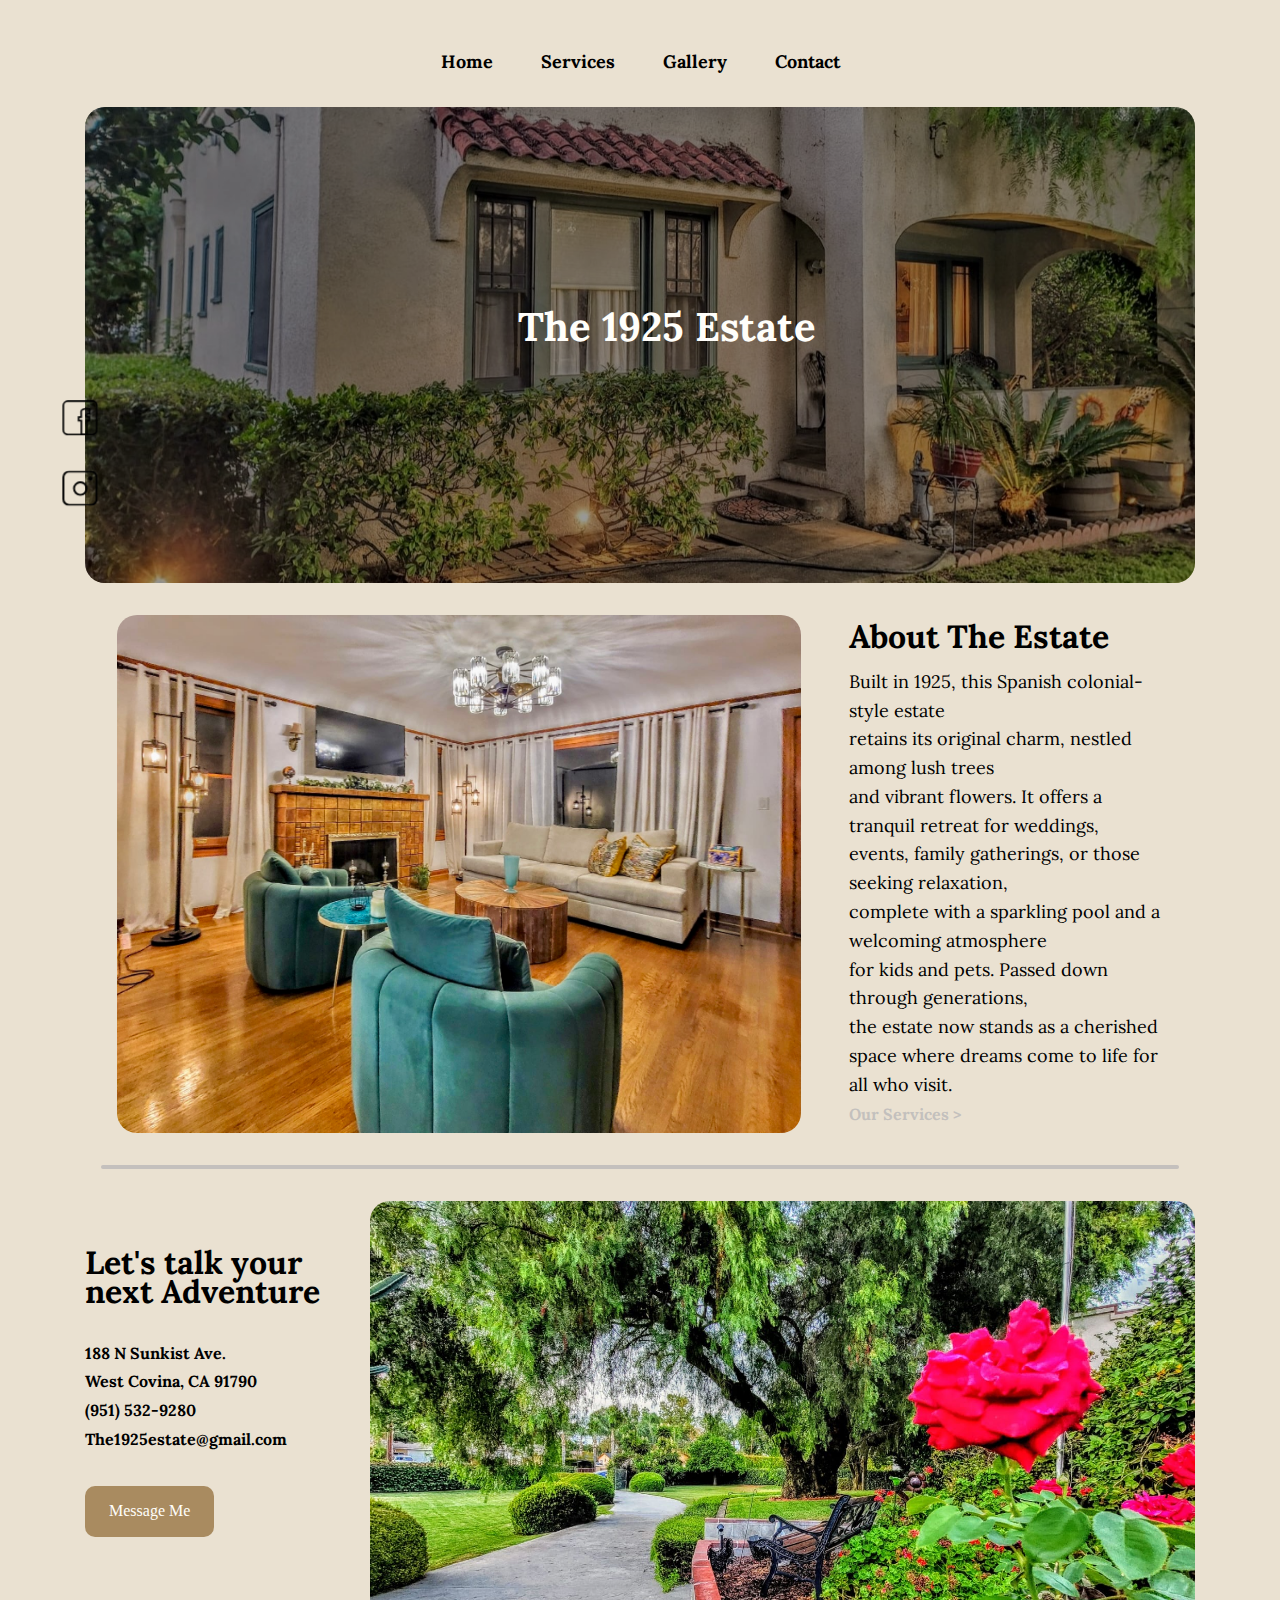
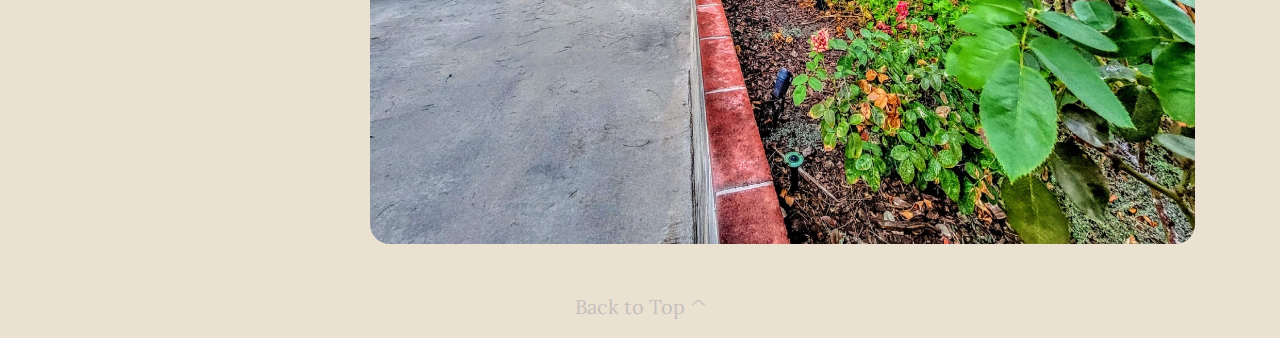
==== index.html @ 01bf510a "worked out social icons and footer" ====
<!DOCTYPE html>
<html lang="en">
<head>
    <meta charset="UTF-8">
    <meta name="viewport" content="width=device-width, initial-scale=1.0">
    <title>The 1925 Estate</title>
    <link rel="stylesheet" href="styles/style.css">
    <link rel="preconnect" href="https://fonts.googleapis.com">
    <link rel="preconnect" href="https://fonts.gstatic.com" crossorigin>
    <link href="https://fonts.googleapis.com/css2?family=Lora:ital,wght@0,400..700;1,400..700&display=swap" rel="stylesheet">
</head>
<body>
    <div id="socials">
        <a target="_blank" href="https://www.facebook.com/profile.php?id=61566987158037"><img id="facebook-icon-static" src="icons/facebook-icon.svg" alt="facebook icon"></a>
        <a target="_blank" href="https://www.instagram.com/enchantedeventbyjo/"><img id="instagram-icon-static" src="icons/instagram-icon-ready.svg" alt="facebook icon"></a>
    </div>
    <header class="primary-header">
         <div class="nav-wrapper">
            <h1 class="estate-header | fw-heading fs-heading ff-heading"><a href="index.html">1925 Estate</a></h1>
             <button class="mobile-nav-toggle" aria-controls="primary-navigation" aria-expanded="false">
                 <span class="visually-hidden">Menu</span>
             </button>
             <nav class="primary-navigation" id="primary-navigation">
                 <ul aria-label="Primary" role="list" class="nav-list">
                     <li><a href="index.html">Home</a></li>
                     <li><a href="services.html">Services</a></li>
                     <li><a href="gallery.html">Gallery</a></li>
                     <li><a href="contact.html">Contact</a></li>
                 </ul>
             </nav>
         </div>
    </header>
    <main>
        <div class="container">
            <div class="image-header">
                <h2 class="image-heading-text | text-primary-100 fw-heading fs-heading ff-subheading">The 1925 Estate</h2>
                <div class="overlay"></div>
                <img class="first-pic" src="img/f170cd54-5c32-4b5c-b282-fbe4cc4d10e6 2.jpg" alt="main picture">
            </div>
            <div class="container">
                <div class="even-columns">
                    <div class="left-pic">
                        <img class="pic-left" src="img/5ec60e0d-d120-4a73-8c8e-baa0c4e0e00b.jpg" alt="Living Room">
                    </div>
                    <div class="main-text">
                        <h2 class="about-estate | text-primary-900 fw-heading fs-subheading ff-subheading">About The Estate</h2>
                        <p class="text-primary-900 fw-body fs-body ff-body">
                            Built in 1925, this Spanish colonial-style estate<br>
                            retains its original charm, nestled among lush trees<br>
                            and vibrant flowers. It offers a tranquil retreat for weddings,<br>
                            events, family gatherings, or those seeking relaxation,<br>
                            complete with a sparkling pool and a welcoming atmosphere<br>
                            for kids and pets. Passed down through generations,<br>
                            the estate now stands as a cherished space
                            where dreams come to life for all who visit.
                        </p>
                        <p class="about-links | text-accent-400 fw-heading fs-accent ff-body"><a href="services.html">Our Services  ></a></p>
                    </div>
                </div>
            </div>
            <hr>
        </div>
        <div class="container">
            <div class="even-columns">
                <div class="left-text">
                    <h2 class="text-primary-900 fw-heading fs-subheading ff-subheading">Let's talk your next Adventure</h2>
                    <ul class="address" role="list">
                        <li>188 N Sunkist Ave.</li>
                        <li>West Covina, CA 91790</li>
                        <li>(951) 532-9280</li>
                        <li>The1925estate@gmail.com</li>
                    </ul>
                    <a href="contact.html"><button class="msg-me">Message Me</button></a>
                </div>
                <div>
                    <img class="pic-right" src="img/7eee8691-e5dd-4bb4-b5ee-ea8368385d21.JPG" alt="Rose">
                </div>
            </div>
        </div>
        <p class="btt | text-accent-400 fw-body fs-btt ff-body"><a href="#">Back to Top ^</a></p>
    </main>
    <footer>'
        <div id="socials-footer">
            <a target="_blank" href="https://www.facebook.com/profile.php?id=61566987158037"><img id="facebook-icon" src="icons/facebook-icon.svg" alt="facebook icon"></a>
            <a target="_blank" href="https://www.instagram.com/enchantedeventbyjo/"><img id="instagram-icon" src="icons/instagram-icon-ready.svg" alt="facebook icon"></a>
        </div>
    </footer>

    <script type="module" src="main.js"></script>
</body>
</html>
---- styles/style.css ----
:root{
    --primary-clr-200: hsl(37, 38%, 87%);
    --accent-clr-400: hsl(35, 30%, 52%);
    --accent-clr-500: hsl(35, 29%, 36%);

    --neutral-clr-100: hsl(48, 100%, 99%);
    --neutral-clr-400: hsla(0, 1%, 73%, 0.824);
    --neutral-clr-900: hsl(0, 0%, 0%);

    --ff-primary: "Lora", serif;

    --ff-heading: var(--ff-primary);
    --ff-body: var(--ff-primary);

    --fs-accent: 1rem;
    --fs-body: 1.125rem;
    --fs-bbt: 1.25rem;
    --fs-subheading: 2rem;
    --fs-heading: 2.5rem;

    --fw-400: 400;
    --fw-700: 700;
}

/* Box sizing rules */
*,
*::before,
*::after {
  box-sizing: border-box;
}

/* Remove default margin */
* {
  margin: 0;
  padding: 0;
  font: inherit;
}

/* Remove list styles on ul, ol elements with a list role, which suggests default styling will be removed */
ul[role='list'],
ol[role='list'] {
  list-style: none;
}

/* Set core root defaults */
html:focus-within {
  scroll-behavior: smooth;
}

html,
body {
    height: 100%;
}
    
/* Set core body defaults */
body {
  text-rendering: optimizeSpeed;
  line-height: 1.5;
}

/* A elements that don't have a class get default styles */
a:not([class]) {
  text-decoration-skip-ink: auto;
}

/* Make images easier to work with */
img,
picture,
svg {
  max-width: 100%;
  display: block;
}

/* Inherit fonts for inputs and buttons */
input,
button,
textarea,
select {
  font: inherit;
}

/* Remove all animations, transitions and smooth scroll for people that prefer not to see them */
@media (prefers-reduced-motion: reduce) {
  html:focus-within {
   scroll-behavior: auto;
  }
  
  *,
  *::before,
  *::after {
    animation-duration: 0.01ms !important;
    animation-iteration-count: 1 !important;
    transition-duration: 0.01ms !important;
    scroll-behavior: auto !important;
  }
}

/* Utility Classes */

.visually-hidden{
  position: absolute;
  width: 1px;
  height: 1px;
  padding: 0;
  margin: -1px;
  overflow: hidden;
  clip: rect(0,0,0,0);
  white-space: nowrap;
  border: 0;
}
.even-columns{
  display: flex;
  justify-content: space-between;
  margin: 2rem 0;
  gap: 3rem;
  line-height: 1.8rem;
}

.text-primary-900{
  color: var(--neutral-clr-900);
}
.text-primary-100{
  color: var(--neutral-clr-100);
}
.text-accent-400{
  color: var(--neutral-clr-400);
}
.bg-clr-200{
  color: var(--primary-clr-200);
}
.btn-clr-400{
  color: var(--accent-clr-400);
}

.fw-heading{font-weight: var(--fw-700);}
.fw-body{font-weight: var(--fw-400);}

.fs-heading{font-size: var(--fs-heading);}
.fs-subheading{font-size: var(--fs-subheading);}
.fs-btt{font-size: var(--fs-bbt);}
.fs-body{font-size: var(--fs-body);}
.fs-accent{font-size:var(--fs-accent);}

.ff-heading{font-family: var(--ff-heading) ;}
.ff-subheading{font-family: var(--ff-heading);}
.ff-body{font-family: var(--ff-body);}

/* General Styles */

html {
  background-color: var(--primary-clr-200);
}
li {
  font-family: var(--ff-body);
  font-size: var(--fs-accent);
  font-weight: var(--fw-700);
}
.container {
  --max-width: 1110px;
  --padding: 2rem;

  width: min(var(--max-width), 100% - (var(--padding) * 2));
  margin-inline: auto;
}
.primary-header {
  margin-top: 1rem;
}
#socials {
  position: fixed;
  top: 45vh;
  left: 4rem;
  transform: scale(1.1);
}
#instagram-icon {
  margin-top: 2rem;
}
img {
  object-fit: cover;
}

/*  Social Icons */
#socials {
  position: fixed;
  top: 45vh;
  left: 4rem;
  transform: scale(1.1);
}
#instagram-icon-static {
  margin-top: 2rem;
}
/* Footer */
footer {
  display: none;
}
#instagram-icon {
  margin: 0;
  transform: scale(1.04);
}
#facebook-icon {
  transform: scale(1.04);
  margin: 0;
}
/* Primary Navigation */
.nav-wrapper {
  display: flex;
  justify-content: space-between;
  align-items: center;
}
.mobile-nav-toggle {
  display: none;
}
.estate-header {
  display: none;
}
.estate-header a {
  text-decoration: none;
  color: var(--neutral-clr-900);
}
.estate-header a:focus{
  color: var(--neutral-clr-400);
}
.nav-wrapper {
  display: flex;
  justify-content: center;
  align-items: center;
}
.nav-list {
  display: flex;
  justify-content: space-between;
  gap: 3rem;
  padding: 2rem;
}
.nav-list a {
  text-decoration: none;
  color: var(--neutral-clr-900);
  font-size: var(--fs-body);
}
.nav-list a:hover,
.nav-list a:focus {
  color: var(--accent-clr-500);
}

/* Home Page */

/* Picture Heading */
.image-header{
  display: block;
  justify-content: center;
  position: relative;
  width: 100%;
  max-width: fit-content;
  height: auto;
  margin: 0 auto;
  z-index: -1;
}
.first-pic {
  margin: 0 auto;
  width: 100%;
  height: auto;
  border-radius: 20px;
}
.image-heading-text {
  position: absolute;
  top: 40%;
  left: 39%;
  text-align: center;
  z-index: 2;
}
.overlay {
  position: absolute;
  top: 0;
  bottom: 0;
  left: 0;
  right: 0;
  height: 100%;
  width: 100%;
  opacity: .4;
  background-color: black;
  border-radius: 20px;
}
/* Section 1 */
.pic-left {
  margin: 0 auto;
  height: auto;
  border-radius: 20px;
}
.about-estate {
  padding: .5rem 0 1rem;
}
.about-links a {
  text-decoration: none;
  color: var(--neutral-clr-400);
}
.about-links a:hover {
  text-decoration: underline;
  color: var(--neutral-clr-900);
}
hr {
  border: none;
  height: 4px;
  border-radius: 10px;
  color: var(--neutral-clr-400);
  background-color: var(--neutral-clr-400);
  margin: 1rem;
}
/* Section 2 */
.pic-right {
  margin: 0 auto;
  height: auto;
  border-radius: 20px;
}
.left-text {
  margin-top: 3rem;
}
.address {
  padding: 2rem 0;
}
.msg-me {
  color: var(--neutral-clr-100);
  background-color: var(--accent-clr-400);
  border: none;
  border-radius: 10px;
  padding: .7rem 1.5rem;
}
.msg-me:hover {
  cursor: pointer;
  background-color: var(--accent-clr-500);
}
.btt{
  display: flex;
  justify-content: center;
  padding: 1rem 0 ;
}
.btt:hover{
  text-decoration: underline;
}
.btt a {
  text-decoration: none;
  color: var(--neutral-clr-400);
}

/* Service Page */

/* Section 1 */
.wedding-pic {
  margin: 0 auto;
  height: auto;
  border-radius: 20px;
}
.wedding-heading-text {
  position: absolute;
  top: 45%;
  left: 39.5%;
  text-align: center;
  z-index: 2;
}
.wed-section-one {
  display: flex;
  flex-direction: column;
  text-align: center;
  padding-bottom: 1rem;
}
.wed-section-one h2 {
  padding: 1rem 0;
}
.ffa-list {
  display: flex;
  justify-content: center;
  margin-left: 5rem;
  gap: 10rem;
}
.ffa-list li {
  padding: 2rem 0;
  font-size: var(--fs-body);
}
.ffa-list-two {
  display: flex;
  justify-content: center;
  gap: 5rem;
}
.ffa-list-two li {
  padding: 2rem 0;
  font-size: var(--fs-body);
}
.lead-to-contact {
  padding: 1rem 0;
}

/* Section 2 */
.int-image {
  margin: 0 auto;
  width: fit-content;
  height: auto;
  border-radius: 20px;
}
.int-text {
  text-align: center;
  padding-top: 1rem;
}
.ext-image {
  margin: 0 auto;
  width: fit-content;
  height: auto;
  border-radius: 20px;
}
.ext-text {
  text-align: center;
  padding-top: 1.2rem;
}
.section-two-subhead {
  padding-bottom: 1rem;
}

/* Contact Page */
.contact-heading{
  text-align: center;
  padding: .5rem 0;
}
.submit-btn {
  color: var(--neutral-clr-100);
  background-color: var(--accent-clr-400);
  border: none;
  border-radius: 10px;
  padding: .7rem 1.5rem;
}
.contact-container {
  height: 80vh;
  display: flex;
  align-items: center;
  justify-content: center;
}
.contact-form {
  display: flex;
  flex-direction: column;
  gap: 3rem;
  text-align: center;
}
.contact-form h2 {
  margin-bottom: 1rem;
}
.contact-form p {
  margin-bottom: 1rem;
  text-align: center;
}
.contact-input {
  width: 15em;
  height: 2em;
  border: none;
  outline: none;
  font-weight: var(--fw-400);
  font-family: var(--ff-body);
  font-size: var(--fs-accent);
  padding-left: .8rem;
  border-radius: 10px;
}
.contact-form textarea {
  width: 15em;
  height: 6em;
}
.contact-input:focus {
  border: 2px solid rgb(113, 184, 192);
}

/* Gallery Page */
.gallery-header {
  text-align: center;
}
.gallery-body {
  display: flex;
  flex-wrap: wrap;
  /* width: 80vw; */
  padding-top: 2rem;
  justify-content: center;
  gap: .3rem;
}
.gallery-body img {
  width: 24em;
}

@media (max-width: 79em){
  #socials {
    display: none;
  }
  footer {
    display: block;
    background-color: var(--accent-clr-500);
    overflow: hidden;
    padding-bottom: 1rem;
  }
  #socials-footer {
    display: flex;
    justify-content: center;
    align-items: center;
    gap: 2rem;
    margin: 0 auto;
  }
}

/* Smaller Screens */
@media (max-width: 50em){
  .primary-navigation{
    display: none;

    position: fixed;
    padding: 1.25rem;
    inset: 7rem 1rem auto;
    background: var(--neutral-clr-100);
    border-radius: 2rem;
  }
  .primary-header[data-overlay]::before{
    content: "";
    position: fixed;
    inset: 0;
    background-image: linear-gradient(rgb(0 0 0 / 0), rgb(0 0 0 / 0.8));
  }
  .nav-wrapper{
    display: flex;
    justify-content: space-between;
    z-index: 10;
  }
  .estate-header{
    display: block;
    margin: 0 auto;
  }
  .nav-list {
    display: flex;
    flex-direction: column;
    gap: 2rem;
    text-align: center;
  }
  .primary-navigation[data-visible]{
    display: block;
  }
  .mobile-nav-toggle {
    display: block;
    position: fixed;
    right: 2rem;
    margin: 0;
    width: 1.35em;
    cursor: pointer;
    border: 0;
    background: transparent;
    aspect-ratio: 1;

    background-image: url(../img/hamburger.svg);
    background-size: contain;
    background-repeat: no-repeat;
    background-position: center;
  }
  .mobile-nav-toggle[aria-expanded="true"] {
    background-image: url(../img/close.svg);
  }
  .even-columns{
    flex-direction: column;
    text-align: center;
  }
  .overlay {
    display: none;
  }
  .image-heading-text {
    display: none;
  }
  .wedding-heading-text{
    display: none;
  }
  .wed-section-one{
    margin: 0;
  }
  .gallery-body {
    flex-direction: column;
    justify-content: center;
    margin: 0 auto;
  }
  .gallery-body img {
    width: 14em;
    margin: 0 auto;
  }
  .ffa-list {
    flex-direction: column;
    margin: 0;
  }
  .ffa-list-two {
    flex-direction: column;
  }
}
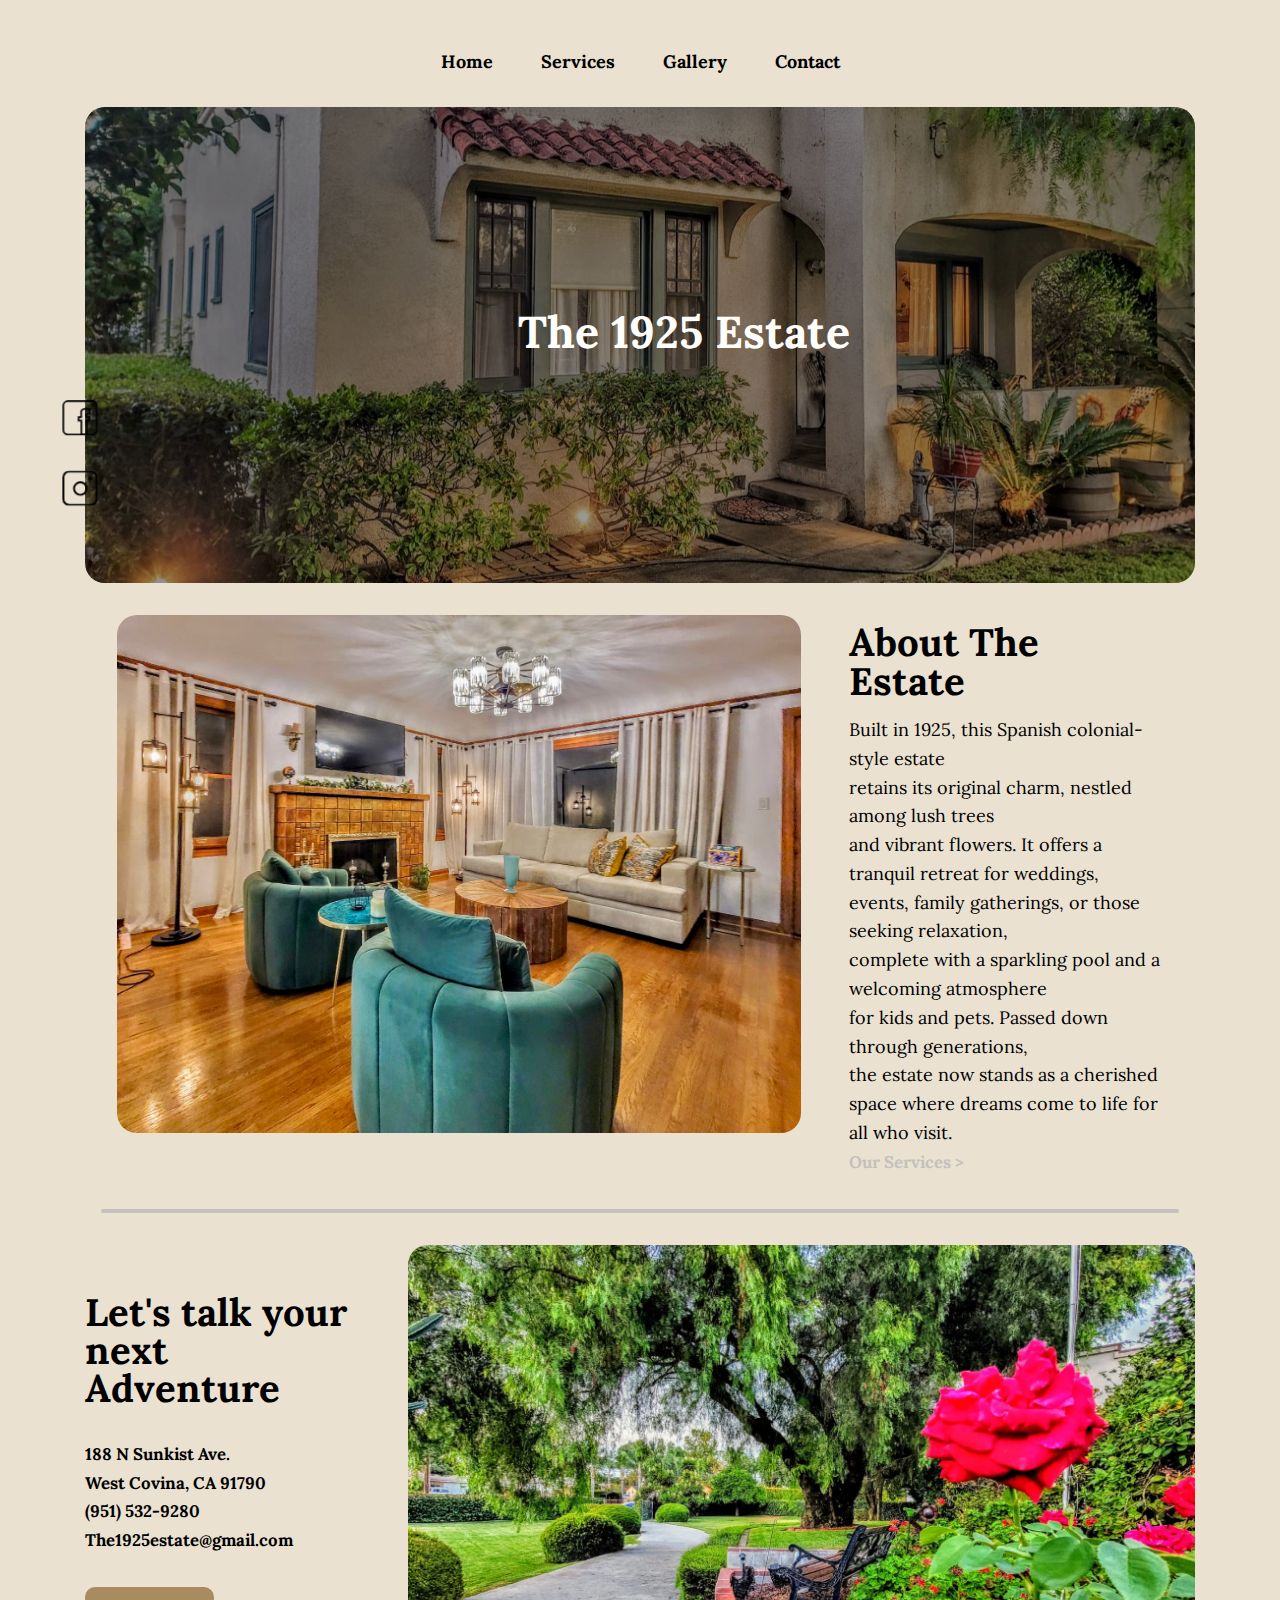
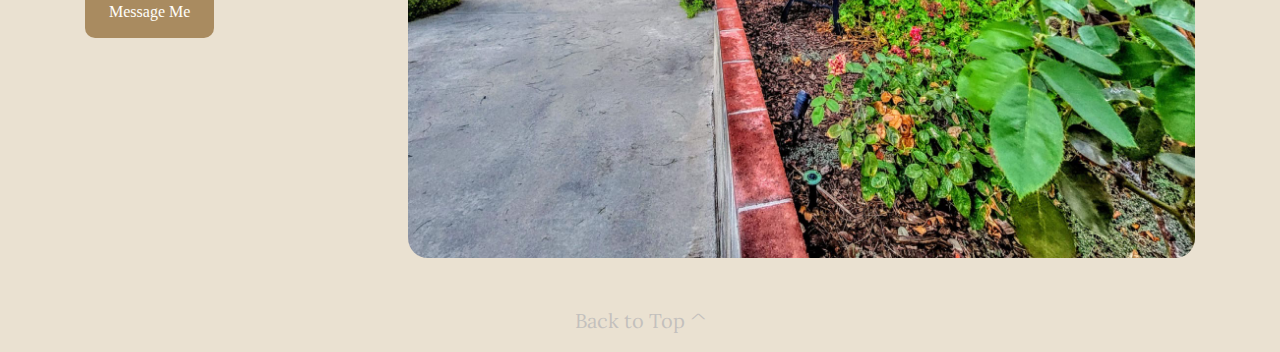
==== commit 2cafa345: "fixed some small errors" ====
--- a/index.html
+++ b/index.html
@@ -63,7 +63,7 @@
         <div class="container">
             <div class="even-columns">
                 <div class="left-text">
-                    <h2 class="text-primary-900 fw-heading fs-subheading ff-subheading">Let's talk your next Adventure</h2>
+                    <h2 class="lets-talk | text-primary-900 fw-heading fs-subheading ff-subheading">Let's talk your next Adventure</h2>
                     <ul class="address" role="list">
                         <li>188 N Sunkist Ave.</li>
                         <li>West Covina, CA 91790</li>
--- a/styles/style.css
+++ b/styles/style.css
@@ -12,11 +12,13 @@
     --ff-heading: var(--ff-primary);
     --ff-body: var(--ff-primary);
 
-    --fs-accent: 1rem;
+    --fs-small-text: 0.9rem;
+    --fs-accent: 1.05rem;
     --fs-body: 1.125rem;
     --fs-bbt: 1.25rem;
-    --fs-subheading: 2rem;
-    --fs-heading: 2.5rem;
+    --fs-subheading-2: 2rem;
+    --fs-subheading: 2.4rem;
+    --fs-heading: 2.8rem;
 
     --fw-400: 400;
     --fw-700: 700;
@@ -115,7 +117,18 @@
   gap: 3rem;
   line-height: 1.8rem;
 }
-
+.underline {
+  text-decoration: underline var(--neutral-clr-900);
+}
+.italic {
+  font-style: italic;
+}
+.padding-1 {
+  padding: 0 0 1rem;
+}
+.padding-2{
+  padding: 1rem 0;
+}
 .text-primary-900{
   color: var(--neutral-clr-900);
 }
@@ -137,9 +150,12 @@
 
 .fs-heading{font-size: var(--fs-heading);}
 .fs-subheading{font-size: var(--fs-subheading);}
+.fs-subheading-2{font-size: var(--fs-subheading-2);}
 .fs-btt{font-size: var(--fs-bbt);}
 .fs-body{font-size: var(--fs-body);}
-.fs-accent{font-size:var(--fs-accent);}
+.fs-accent{font-size: var(--fs-accent);}
+.fs-small-text{font-size: var(--fs-small-text);}
+
 
 .ff-heading{font-family: var(--ff-heading) ;}
 .ff-subheading{font-family: var(--ff-heading);}
@@ -164,15 +180,6 @@
 }
 .primary-header {
   margin-top: 1rem;
-}
-#socials {
-  position: fixed;
-  top: 45vh;
-  left: 4rem;
-  transform: scale(1.1);
-}
-#instagram-icon {
-  margin-top: 2rem;
 }
 img {
   object-fit: cover;
@@ -286,6 +293,7 @@
 }
 .about-estate {
   padding: .5rem 0 1rem;
+  line-height: 1;
 }
 .about-links a {
   text-decoration: none;
@@ -312,10 +320,14 @@
 .left-text {
   margin-top: 3rem;
 }
+.lets-talk {
+  line-height: 1;
+}
 .address {
   padding: 2rem 0;
 }
-.msg-me {
+.msg-me,
+.learn-more {
   color: var(--neutral-clr-100);
   background-color: var(--accent-clr-400);
   border: none;
@@ -350,7 +362,7 @@
 .wedding-heading-text {
   position: absolute;
   top: 45%;
-  left: 39.5%;
+  left: 29vw;
   text-align: center;
   z-index: 2;
 }
@@ -363,27 +375,30 @@
 .wed-section-one h2 {
   padding: 1rem 0;
 }
-.ffa-list {
+.wte-list, 
+.ffa-list,
+.wte-list-two,
+.ffa-list-two{
   display: flex;
   justify-content: center;
-  margin-left: 5rem;
+  text-align: center;
+  margin-left: 2rem;
   gap: 10rem;
-}
-.ffa-list li {
   padding: 2rem 0;
   font-size: var(--fs-body);
 }
-.ffa-list-two {
-  display: flex;
-  justify-content: center;
-  gap: 5rem;
-}
-.ffa-list-two li {
-  padding: 2rem 0;
-  font-size: var(--fs-body);
+.ffa-list {
+  margin-left: 0;
+}
+.ffa-list-two{
+  margin-right: 3.5rem;
+}
+.package-intro {
+  margin-bottom: 1rem;
 }
 .lead-to-contact {
   padding: 1rem 0;
+  margin-top: 3rem;
 }
 
 /* Section 2 */
@@ -477,6 +492,19 @@
   width: 24em;
 }
 
+/* Package Information Page */
+
+#packages-container {
+  text-align: center;
+  padding-top: 2rem;
+}
+.packages-list {
+  list-style: inside;
+}
+.packages-list > li {
+  font-size: var(--fs-body);
+}
+
 @media (max-width: 79em){
   #socials {
     display: none;
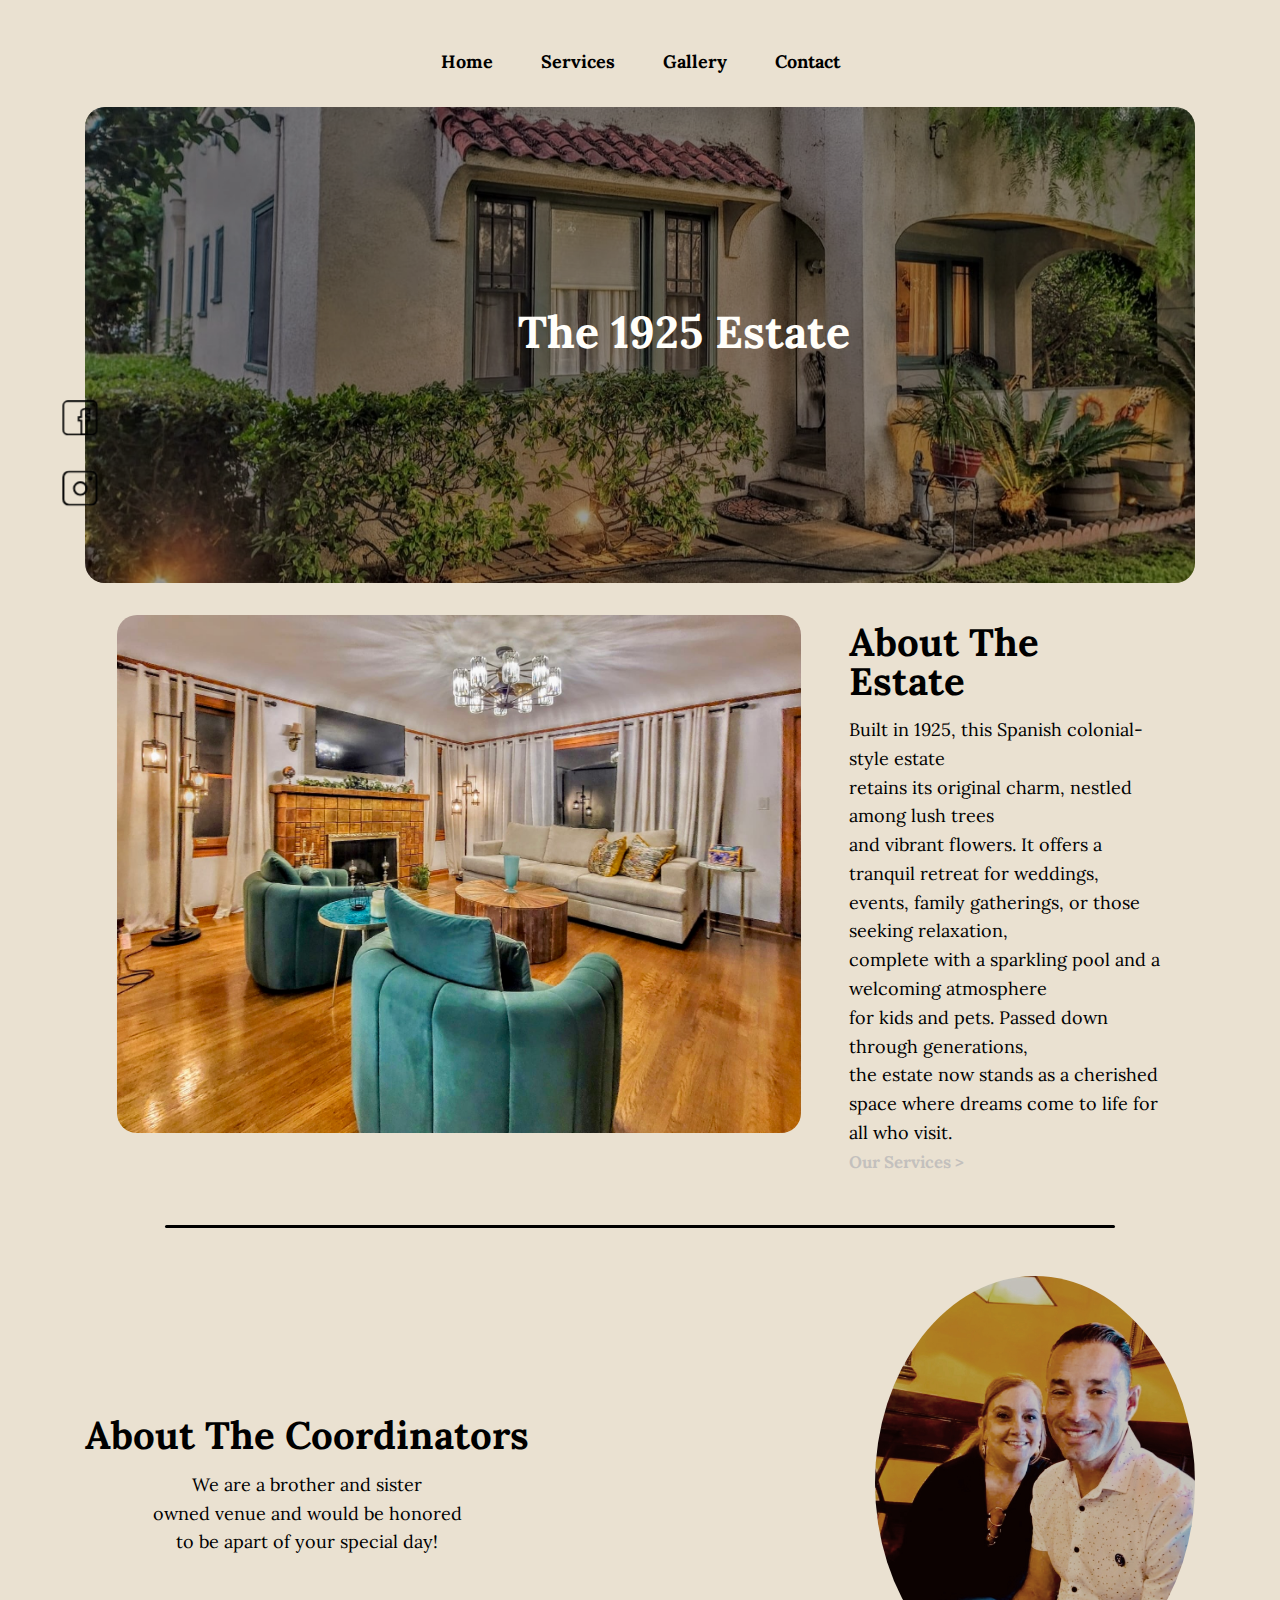
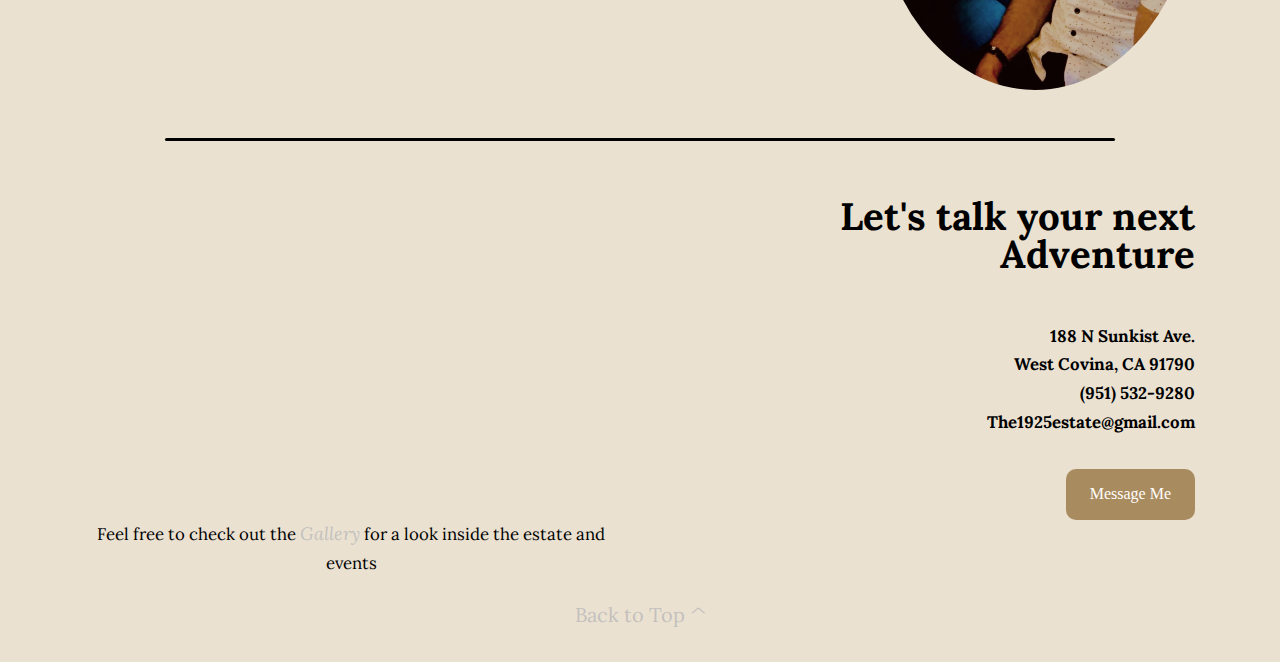
==== commit e17a13b1: "finished package info page and added a slideshow to home" ====
--- a/index.html
+++ b/index.html
@@ -4,7 +4,7 @@
     <meta charset="UTF-8">
     <meta name="viewport" content="width=device-width, initial-scale=1.0">
     <title>The 1925 Estate</title>
-    <link rel="stylesheet" href="styles/style.css">
+    <link rel="stylesheet" href="styles.css">
     <link rel="preconnect" href="https://fonts.googleapis.com">
     <link rel="preconnect" href="https://fonts.gstatic.com" crossorigin>
     <link href="https://fonts.googleapis.com/css2?family=Lora:ital,wght@0,400..700;1,400..700&display=swap" rel="stylesheet">
@@ -43,7 +43,7 @@
                         <img class="pic-left" src="img/5ec60e0d-d120-4a73-8c8e-baa0c4e0e00b.jpg" alt="Living Room">
                     </div>
                     <div class="main-text">
-                        <h2 class="about-estate | text-primary-900 fw-heading fs-subheading ff-subheading">About The Estate</h2>
+                        <h2 class="home-heading | text-primary-900 fw-heading fs-subheading ff-subheading">About The Estate</h2>
                         <p class="text-primary-900 fw-body fs-body ff-body">
                             Built in 1925, this Spanish colonial-style estate<br>
                             retains its original charm, nestled among lush trees<br>
@@ -60,20 +60,38 @@
             </div>
             <hr>
         </div>
+        <div class="container" id="coordinators-container">
+            <div class="even-columns">
+                <div id="coordinators">
+                    <h2 class="home-heading | fw-heading fs-subheading ff-subheading">About The Coordinators</h2>
+                    <p class="coordinators-text | text-primary-900 fw-body fs-body ff-body text-content" data-file="texts/indexpage/coordinators.txt"></p>
+                </div>
+                <div>
+                    <img src="img/Coordinators.jpeg" alt="the coordinators of the estate" id="coordinators-img">
+                </div>
+            </div>
+            <hr>
+        </div>
+        
         <div class="container">
             <div class="even-columns">
-                <div class="left-text">
-                    <h2 class="lets-talk | text-primary-900 fw-heading fs-subheading ff-subheading">Let's talk your next Adventure</h2>
+                <div>
+                    <div class="slideshow">
+                        <img src="img/7eee8691-e5dd-4bb4-b5ee-ea8368385d21.JPG" alt="Rose">
+                        <img src="img/41bb2122-ef81-4603-a65c-98337351219d.jpg" alt="Living Room">
+                        <img src="glyimg/97677066-91f8-4ef2-b46c-1625d7ac1243.jpg" alt="Outside Beauty">
+                    </div>
+                    <p class="text-primary-900 fw-body fs-accent ff-body centered-text">Feel free to check out the <span class="gallery-link italic fs-body"><a href="gallery.html">Gallery</a></span> for a look inside the estate and events</p>
+                </div>
+                <div class="right-text">
+                    <h2 id="adventure-heading" class="home-heading | text-primary-900 fw-heading fs-subheading ff-subheading">Let's talk your next Adventure</h2>
                     <ul class="address" role="list">
                         <li>188 N Sunkist Ave.</li>
                         <li>West Covina, CA 91790</li>
                         <li>(951) 532-9280</li>
                         <li>The1925estate@gmail.com</li>
                     </ul>
-                    <a href="contact.html"><button class="msg-me">Message Me</button></a>
-                </div>
-                <div>
-                    <img class="pic-right" src="img/7eee8691-e5dd-4bb4-b5ee-ea8368385d21.JPG" alt="Rose">
+                    <a href="contact.html"><button id="msg-me-home" class="msg-me">Message Me</button></a>
                 </div>
             </div>
         </div>
--- a/styles.css
+++ b/styles.css
@@ -0,0 +1,710 @@
+:root{
+    --primary-clr-200: hsl(37, 38%, 87%);
+    --accent-clr-400: hsl(35, 30%, 52%);
+    --accent-clr-500: hsl(35, 29%, 36%);
+
+    --neutral-clr-100: hsl(48, 100%, 99%);
+    --neutral-clr-400: hsla(0, 1%, 73%, 0.824);
+    --neutral-clr-900: hsl(0, 0%, 0%);
+
+    --ff-primary: "Lora", serif;
+
+    --ff-heading: var(--ff-primary);
+    --ff-body: var(--ff-primary);
+
+    --fs-small-text: 0.9rem;
+    --fs-accent: 1.05rem;
+    --fs-body: 1.125rem;
+    --fs-bbt: 1.25rem;
+    --fs-subheading-2: 2rem;
+    --fs-subheading: 2.4rem;
+    --fs-heading: 2.8rem;
+
+    --fw-400: 400;
+    --fw-700: 700;
+}
+
+/* Box sizing rules */
+*,
+*::before,
+*::after {
+  box-sizing: border-box;
+}
+
+/* Remove default margin */
+* {
+  margin: 0;
+  padding: 0;
+  font: inherit;
+}
+
+/* Remove list styles on ul, ol elements with a list role, which suggests default styling will be removed */
+ul[role='list'],
+ol[role='list'] {
+  list-style: none;
+}
+
+/* Set core root defaults */
+html:focus-within {
+  scroll-behavior: smooth;
+}
+
+html,
+body {
+    height: 100%;
+}
+    
+/* Set core body defaults */
+body {
+  text-rendering: optimizeSpeed;
+  line-height: 1.5;
+}
+
+/* A elements that don't have a class get default styles */
+a:not([class]) {
+  text-decoration-skip-ink: auto;
+}
+
+/* Make images easier to work with */
+img,
+picture,
+svg {
+  max-width: 100%;
+  display: block;
+}
+
+/* Inherit fonts for inputs and buttons */
+input,
+button,
+textarea,
+select {
+  font: inherit;
+}
+
+/* Remove all animations, transitions and smooth scroll for people that prefer not to see them */
+@media (prefers-reduced-motion: reduce) {
+  html:focus-within {
+   scroll-behavior: auto;
+  }
+  
+  *,
+  *::before,
+  *::after {
+    animation-duration: 0.01ms !important;
+    animation-iteration-count: 1 !important;
+    transition-duration: 0.01ms !important;
+    scroll-behavior: auto !important;
+  }
+}
+
+/* Utility Classes */
+
+.visually-hidden{
+  position: absolute;
+  width: 1px;
+  height: 1px;
+  padding: 0;
+  margin: -1px;
+  overflow: hidden;
+  clip: rect(0,0,0,0);
+  white-space: nowrap;
+  border: 0;
+}
+.centered-text {
+  text-align: center;
+}
+.even-columns{
+  display: flex;
+  justify-content: space-between;
+  margin: 2rem 0;
+  gap: 3rem;
+  line-height: 1.8rem;
+}
+.three-columns{
+  /* make a 3 column grid layout with the middle column being larger the outside two columns */
+  display: grid;
+  grid-template-columns: 1fr 2fr 1fr;
+  column-gap: 1.5rem;
+  padding-bottom: 1rem;
+}
+
+.underline {
+  text-decoration: underline var(--neutral-clr-900);
+}
+.italic {
+  font-style: italic;
+}
+.padding-1 {
+  padding: 0 0 1rem;
+}
+.padding-2{
+  padding: 1rem 0;
+}
+.text-primary-900{
+  color: var(--neutral-clr-900);
+}
+.text-primary-100{
+  color: var(--neutral-clr-100);
+}
+.text-accent-400{
+  color: var(--neutral-clr-400);
+}
+.bg-clr-200{
+  color: var(--primary-clr-200);
+}
+.btn-clr-400{
+  color: var(--accent-clr-400);
+}
+
+.fw-heading{font-weight: var(--fw-700);}
+.fw-body{font-weight: var(--fw-400);}
+
+.fs-heading{font-size: var(--fs-heading);}
+.fs-subheading{font-size: var(--fs-subheading);}
+.fs-subheading-2{font-size: var(--fs-subheading-2);}
+.fs-btt{font-size: var(--fs-bbt);}
+.fs-body{font-size: var(--fs-body);}
+.fs-accent{font-size: var(--fs-accent);}
+.fs-small-text{font-size: var(--fs-small-text);}
+
+
+.ff-heading{font-family: var(--ff-heading) ;}
+.ff-subheading{font-family: var(--ff-heading);}
+.ff-body{font-family: var(--ff-body);}
+
+/* General Styles */
+
+html {
+  background-color: var(--primary-clr-200);
+}
+li {
+  font-family: var(--ff-body);
+  font-size: var(--fs-accent);
+  font-weight: var(--fw-700);
+}
+.container {
+  --max-width: 1110px;
+  --padding: 2rem;
+
+  width: min(var(--max-width), 100% - (var(--padding) * 2));
+  margin-inline: auto;
+}
+.primary-header {
+  margin-top: 1rem;
+}
+img {
+  object-fit: cover;
+}
+
+/*  Social Icons */
+#socials {
+  position: fixed;
+  top: 45vh;
+  left: 4rem;
+  transform: scale(1.1);
+}
+#instagram-icon-static {
+  margin-top: 2rem;
+}
+/* Footer */
+footer {
+  display: none;
+}
+#instagram-icon {
+  margin: 0;
+  transform: scale(1.04);
+}
+#facebook-icon {
+  transform: scale(1.04);
+  margin: 0;
+}
+
+/* Picture Slideshow */
+.slideshow {
+    position: relative;
+    width: 100%;
+    height: 100%;
+    overflow: hidden;
+}
+.slideshow img {
+    position: absolute;
+    border-radius: 25px;
+    width: 100%;
+    height: 100%;
+    animation: slide 9s infinite;
+    opacity: 0;
+}
+.slideshow img:nth-child(1) {
+    animation-delay: 0s;
+}
+.slideshow img:nth-child(2) {
+    animation-delay: 3s;
+}
+.slideshow img:nth-child(3) {
+    animation-delay: 6s;
+}
+@keyframes slide {
+    /* Start with the image hidden */
+    0% { opacity: 0; }
+    /* Fade in the image */
+    10% { opacity: 1; }
+    /* Keep the image visible */
+    33% { opacity: 1; }
+    /* Fade out the image */
+    43% { opacity: 0; }
+    /* Ensure the image is hidden at the end */
+    100% { opacity: 0; }
+}
+
+/* Primary Navigation */
+.nav-wrapper {
+  display: flex;
+  justify-content: space-between;
+  align-items: center;
+}
+.mobile-nav-toggle {
+  display: none;
+}
+.estate-header {
+  display: none;
+}
+.estate-header a {
+  text-decoration: none;
+  color: var(--neutral-clr-900);
+}
+.estate-header a:focus{
+  color: var(--neutral-clr-400);
+}
+.nav-wrapper {
+  display: flex;
+  justify-content: center;
+  align-items: center;
+}
+.nav-list {
+  display: flex;
+  justify-content: space-between;
+  gap: 3rem;
+  padding: 2rem;
+}
+.nav-list a {
+  text-decoration: none;
+  color: var(--neutral-clr-900);
+  font-size: var(--fs-body);
+}
+.nav-list a:hover,
+.nav-list a:focus {
+  color: var(--accent-clr-500);
+}
+
+/* Home Page */
+
+/* Picture Heading */
+.image-header{
+  display: block;
+  justify-content: center;
+  position: relative;
+  width: 100%;
+  max-width: fit-content;
+  height: auto;
+  margin: 0 auto;
+  z-index: -1;
+}
+.first-pic {
+  margin: 0 auto;
+  width: 100%;
+  height: auto;
+  border-radius: 20px;
+}
+.image-heading-text {
+  position: absolute;
+  top: 40%;
+  left: 39%;
+  text-align: center;
+  z-index: 2;
+}
+.overlay {
+  position: absolute;
+  top: 0;
+  bottom: 0;
+  left: 0;
+  right: 0;
+  height: 100%;
+  width: 100%;
+  opacity: .4;
+  background-color: black;
+  border-radius: 20px;
+}
+/* Section 1 */
+.pic-left {
+  margin: 0 auto;
+  height: auto;
+  border-radius: 20px;
+}
+.home-heading {
+  padding: .5rem 0 1rem;
+  line-height: 1;
+}
+.about-links a {
+  text-decoration: none;
+  color: var(--neutral-clr-400);
+}
+.about-links a:hover {
+  text-decoration: underline;
+  color: var(--neutral-clr-900);
+}
+.gallery-link a {
+  text-decoration: none;
+  color: var(--neutral-clr-400);
+}
+.gallery-link a:hover {
+  text-decoration: underline;
+  color: var(--neutral-clr-900);
+}
+hr {
+  border: none;
+  height: 3px;
+  border-radius: 10px;
+  color: var(--neutral-clr-400);
+  background-color: var(--neutral-clr-900);
+  margin: 3rem 5rem;
+}
+#coordinators {
+  display: flex;
+  flex-direction: column;
+  justify-content: center;
+  align-items: center;
+}
+.coordinators-text {
+  text-align: center;
+}
+#coordinators-img {
+  width: 20rem;
+  border-radius: 50%;
+  margin: 0 auto;
+}
+/* Section 2 */
+.right-text {
+  display: flex;
+  text-align: right;
+  flex-direction: column;
+  justify-content: center;
+}
+.address {
+  padding: 2rem 0;
+}
+.msg-me,
+.learn-more {
+  color: var(--neutral-clr-100);
+  background-color: var(--accent-clr-400);
+  border: none;
+  border-radius: 10px;
+  padding: .7rem 1.5rem;
+}
+.msg-me:hover {
+  cursor: pointer;
+  background-color: var(--accent-clr-500);
+}
+.btt{
+  display: flex;
+  justify-content: center;
+  padding: 3rem 0 2rem;
+}
+.btt:hover{
+  text-decoration: underline;
+}
+.btt a {
+  text-decoration: none;
+  color: var(--neutral-clr-400);
+}
+
+/* Service Page */
+
+/* Section 1 */
+.wedding-pic {
+  margin: 0 auto;
+  height: auto;
+  border-radius: 20px;
+}
+.wedding-heading-text {
+  position: absolute;
+  top: 40%;
+  left: 36.5%;
+  z-index: 2;
+}
+@media (max-width: 1024px) {
+  .wedding-heading-text {
+    left: 34%;
+  }
+  .image-heading-text {
+    left: 37%;
+  }
+}
+.wed-section-one {
+  display: flex;
+  flex-direction: column;
+  text-align: center;
+  padding-bottom: 1rem;
+}
+.wed-section-one h2 {
+  padding: 1rem 0;
+}
+.wte-list, 
+.ffa-list,
+.wte-list-two,
+.ffa-list-two{
+  display: flex;
+  justify-content: center;
+  text-align: center;
+  margin-left: 2rem;
+  gap: 10rem;
+  padding: 2rem 0;
+  font-size: var(--fs-body);
+}
+.ffa-list {
+  margin-left: 0;
+}
+.ffa-list-two{
+  margin-right: 3.5rem;
+}
+.package-intro {
+  margin-bottom: 1rem;
+}
+.lead-to-contact {
+  padding: 1rem 0;
+  margin-top: 3rem;
+}
+
+/* Section 2 */
+.int-image {
+  margin: 0 auto;
+  width: fit-content;
+  height: auto;
+  border-radius: 20px;
+}
+.int-text {
+  text-align: center;
+  padding-top: 1rem;
+}
+.ext-image {
+  margin: 0 auto;
+  width: fit-content;
+  height: auto;
+  border-radius: 20px;
+}
+.ext-text {
+  text-align: center;
+  padding-top: 1.2rem;
+}
+.section-two-subhead {
+  padding-bottom: 1rem;
+}
+
+/* Contact Page */
+.contact-heading{
+  text-align: center;
+  padding: .5rem 0;
+}
+.submit-btn {
+  color: var(--neutral-clr-100);
+  background-color: var(--accent-clr-400);
+  border: none;
+  border-radius: 10px;
+  padding: .7rem 1.5rem;
+}
+.contact-container {
+  height: 80vh;
+  display: flex;
+  align-items: center;
+  justify-content: center;
+}
+.contact-form {
+  display: flex;
+  flex-direction: column;
+  gap: 3rem;
+  text-align: center;
+}
+.contact-form h2 {
+  margin-bottom: 1rem;
+}
+.contact-form p {
+  margin-bottom: 1rem;
+  text-align: center;
+}
+.contact-input {
+  width: 15em;
+  height: 2em;
+  border: none;
+  outline: none;
+  font-weight: var(--fw-400);
+  font-family: var(--ff-body);
+  font-size: var(--fs-accent);
+  padding-left: .8rem;
+  border-radius: 10px;
+}
+.contact-form textarea {
+  width: 15em;
+  height: 6em;
+}
+.contact-input:focus {
+  border: 2px solid rgb(113, 184, 192);
+}
+
+/* Gallery Page */
+.gallery-header {
+  text-align: center;
+}
+.gallery-body {
+  display: flex;
+  flex-wrap: wrap;
+  /* width: 80vw; */
+  padding-top: 2rem;
+  justify-content: center;
+  gap: .3rem;
+}
+.gallery-body img {
+  width: 24em;
+}
+
+/* Package Information Page */
+
+#packages-heading {
+  margin-bottom: 2rem;
+}
+#packages-container {
+  text-align: center;
+  padding-top: 2rem;
+}
+#included-text {
+  align-self: center;
+}
+.packages-list-left {
+  list-style: inside;
+  text-align: left;
+}
+.packages-list-right {
+  display: grid;
+  grid-template-columns: repeat(3, 1fr);
+  gap: 1.3rem;
+}
+.packages-list-left > li,
+.packages-list-right > li,
+.packages-list-mid > li {
+  font-size: var(--fs-body);
+  line-height: 2.8;
+}
+#package-img-1 { 
+  width: 50rem;
+  border-radius: 25px;
+}
+.closing-statement {
+  display: flex;
+  align-items: center;
+  padding-bottom: 4rem;
+}
+@media (max-width: 79em){
+  #socials {
+    display: none;
+  }
+  footer {
+    display: block;
+    background-color: var(--accent-clr-500);
+    overflow: hidden;
+    padding-bottom: 1rem;
+  }
+  #socials-footer {
+    display: flex;
+    justify-content: center;
+    align-items: center;
+    gap: 2rem;
+    margin: 0 auto;
+  }
+}
+
+/* Smaller Screens */
+@media (max-width: 50em){
+  .primary-navigation{
+    display: none;
+
+    position: fixed;
+    padding: 1.25rem;
+    inset: 7rem 1rem auto;
+    background: var(--neutral-clr-100);
+    border-radius: 2rem;
+  }
+  .primary-header[data-overlay]::before{
+    content: "";
+    position: fixed;
+    inset: 0;
+    background-image: linear-gradient(rgb(0 0 0 / 0), rgb(0 0 0 / 0.8));
+  }
+  .nav-wrapper{
+    display: flex;
+    justify-content: space-between;
+    z-index: 10;
+  }
+  .estate-header{
+    display: block;
+    margin: 0 auto;
+  }
+  .nav-list {
+    display: flex;
+    flex-direction: column;
+    gap: 2rem;
+    text-align: center;
+  }
+  .primary-navigation[data-visible]{
+    display: block;
+  }
+  .mobile-nav-toggle {
+    display: block;
+    position: fixed;
+    right: 2rem;
+    margin: 0;
+    width: 1.35em;
+    cursor: pointer;
+    border: 0;
+    background: transparent;
+    aspect-ratio: 1;
+
+    background-image: url(../img/hamburger.svg);
+    background-size: contain;
+    background-repeat: no-repeat;
+    background-position: center;
+  }
+  .mobile-nav-toggle[aria-expanded="true"] {
+    background-image: url(../img/close.svg);
+  }
+  .even-columns{
+    flex-direction: column;
+    text-align: center;
+  }
+  .overlay {
+    display: none;
+  }
+  .image-heading-text {
+    display: none;
+  }
+  .wedding-heading-text{
+    display: none;
+  }
+  .wed-section-one{
+    margin: 0;
+  }
+  .gallery-body {
+    flex-direction: column;
+    justify-content: center;
+    margin: 0 auto;
+  }
+  .gallery-body img {
+    width: 14em;
+    margin: 0 auto;
+  }
+  .ffa-list {
+    flex-direction: column;
+    margin: 0;
+  }
+  .ffa-list-two {
+    flex-direction: column;
+  }
+}
+
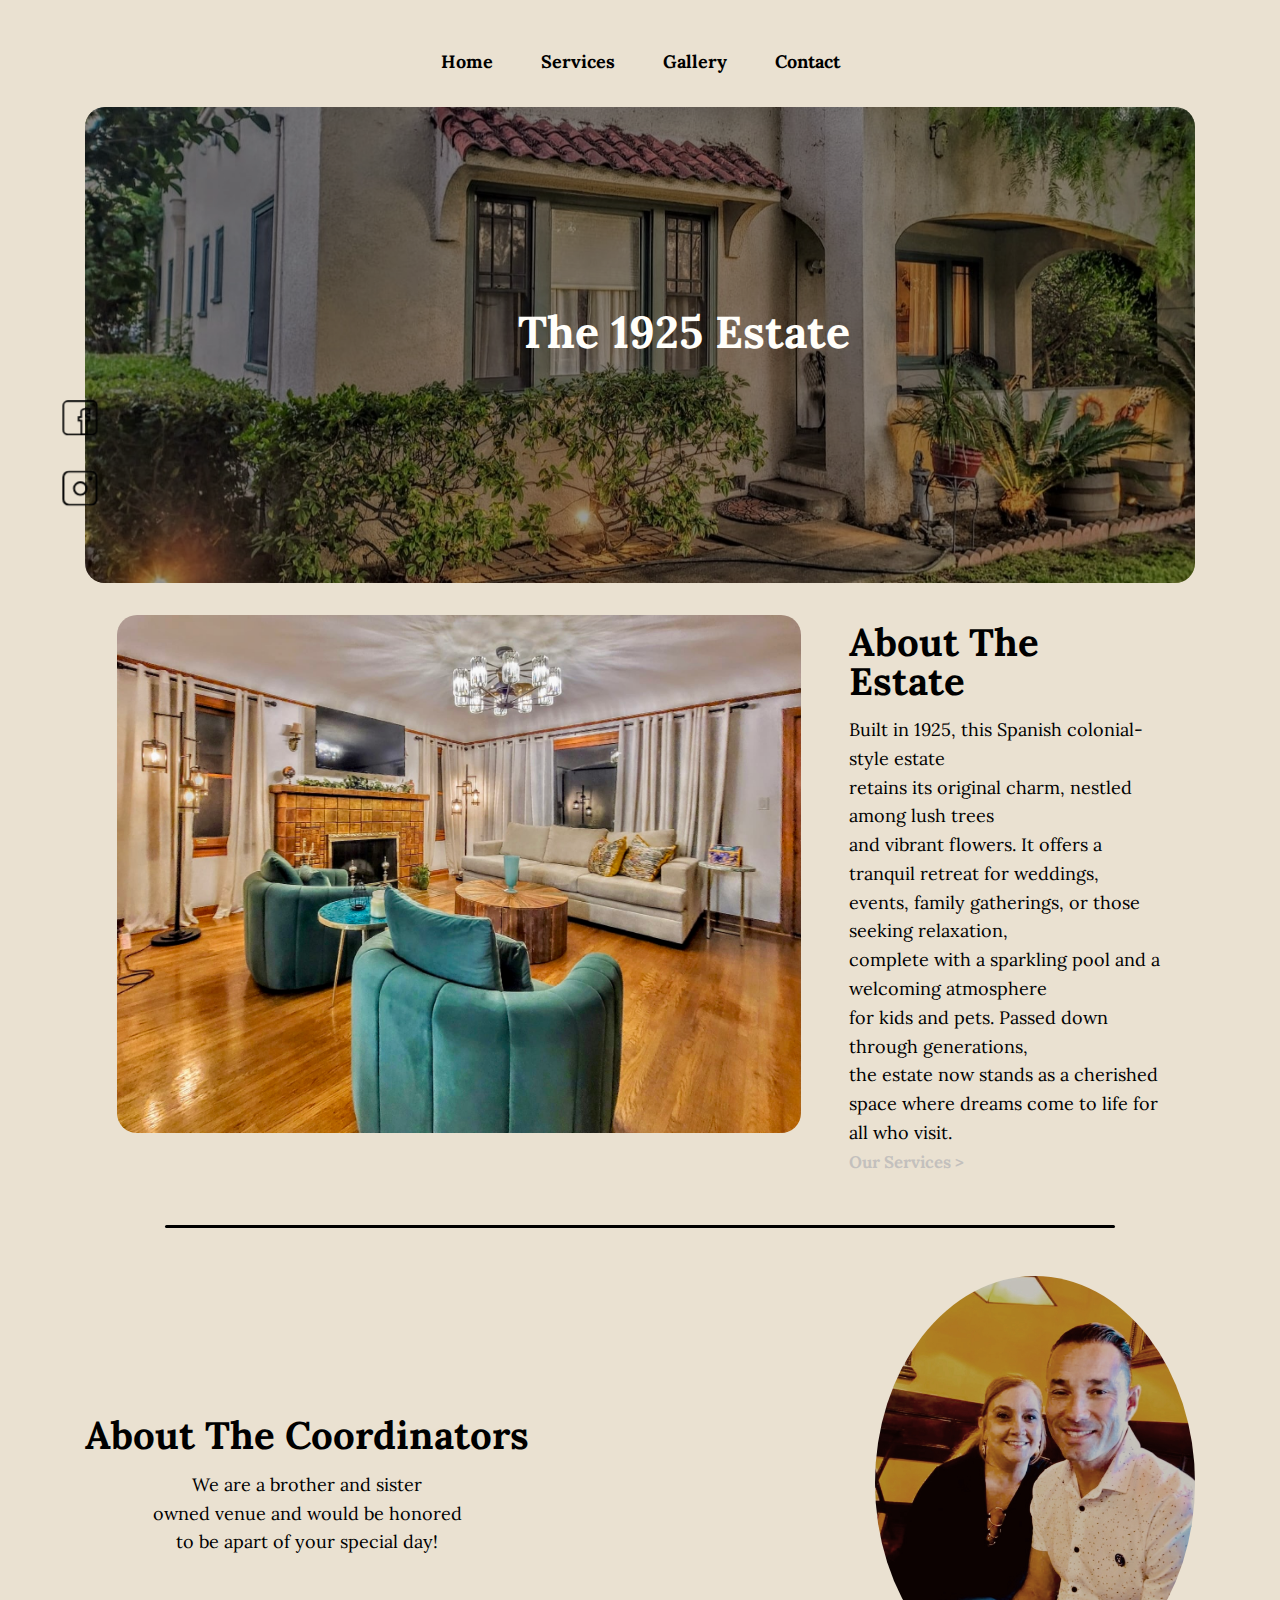
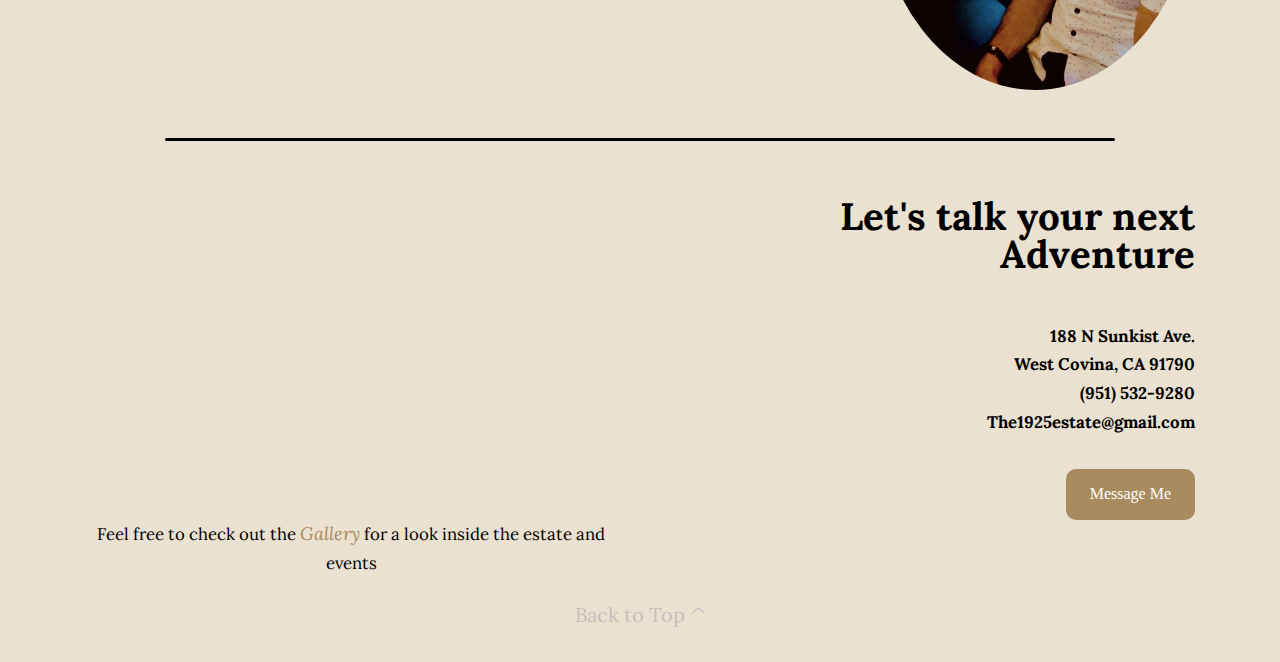
==== commit 6c7d927e: "changed titles, removed packages heading, changed price tag for golden package" ====
--- a/index.html
+++ b/index.html
@@ -3,7 +3,7 @@
 <head>
     <meta charset="UTF-8">
     <meta name="viewport" content="width=device-width, initial-scale=1.0">
-    <title>The 1925 Estate</title>
+    <title>The 1925 Estate - Home</title>
     <link rel="stylesheet" href="styles.css">
     <link rel="preconnect" href="https://fonts.googleapis.com">
     <link rel="preconnect" href="https://fonts.gstatic.com" crossorigin>
@@ -97,7 +97,7 @@
         </div>
         <p class="btt | text-accent-400 fw-body fs-btt ff-body"><a href="#">Back to Top ^</a></p>
     </main>
-    <footer>'
+    <footer>
         <div id="socials-footer">
             <a target="_blank" href="https://www.facebook.com/profile.php?id=61566987158037"><img id="facebook-icon" src="icons/facebook-icon.svg" alt="facebook icon"></a>
             <a target="_blank" href="https://www.instagram.com/enchantedeventbyjo/"><img id="instagram-icon" src="icons/instagram-icon-ready.svg" alt="facebook icon"></a>
--- a/styles.css
+++ b/styles.css
@@ -139,6 +139,9 @@
 }
 .padding-2{
   padding: 1rem 0;
+}
+.padding-3 {
+  padding: 2rem 0;
 }
 .text-primary-900{
   color: var(--neutral-clr-900);
@@ -354,7 +357,7 @@
 }
 .gallery-link a {
   text-decoration: none;
-  color: var(--neutral-clr-400);
+  color: var(--accent-clr-400);
 }
 .gallery-link a:hover {
   text-decoration: underline;
@@ -400,7 +403,8 @@
   border-radius: 10px;
   padding: .7rem 1.5rem;
 }
-.msg-me:hover {
+.msg-me:hover,
+.learn-more:hover {
   cursor: pointer;
   background-color: var(--accent-clr-500);
 }
@@ -500,9 +504,9 @@
 }
 
 /* Contact Page */
-.contact-heading{
-  text-align: center;
-  padding: .5rem 0;
+.contact-heading {
+  text-align: center;
+  margin-top: 3rem;
 }
 .submit-btn {
   color: var(--neutral-clr-100);
@@ -553,18 +557,27 @@
 .gallery-header {
   text-align: center;
 }
+.gallery-subheader {
+  text-decoration: underline;
+  margin-left: 7rem;
+}
 .gallery-body {
   display: flex;
   flex-wrap: wrap;
-  /* width: 80vw; */
   padding-top: 2rem;
   justify-content: center;
-  gap: .3rem;
+  gap: .5rem;
 }
 .gallery-body img {
   width: 24em;
-}
-
+  border-radius: 20px;
+}
+@media (max-width: 50em) {
+  .gallery-subheader {
+    text-align: center;
+    margin-left: 0;
+  }
+}
 /* Package Information Page */
 
 #packages-heading {
@@ -600,6 +613,14 @@
   display: flex;
   align-items: center;
   padding-bottom: 4rem;
+}
+#contact-link a {
+  text-decoration: none;
+  color: var(--accent-clr-400);
+}
+#contact-link a:hover {
+  text-decoration: underline;
+  color: var(--neutral-clr-900);
 }
 @media (max-width: 79em){
   #socials {
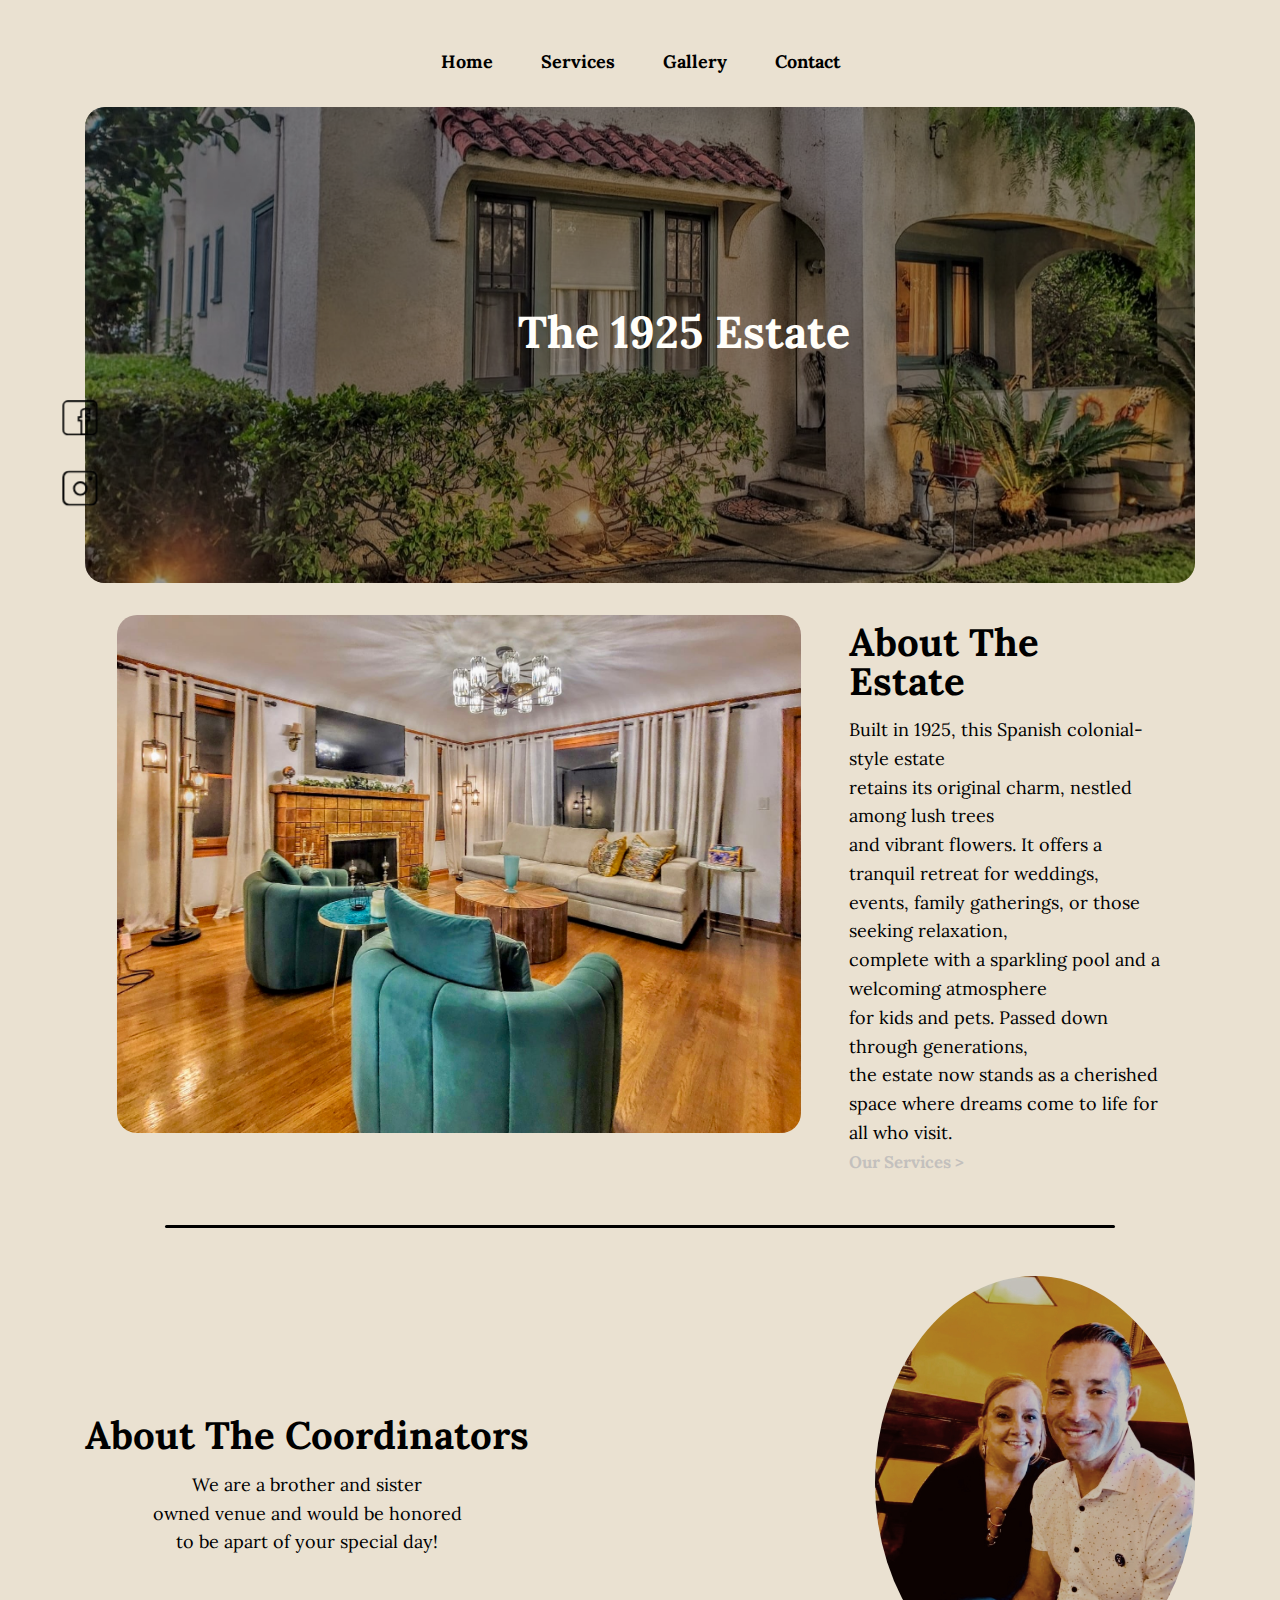
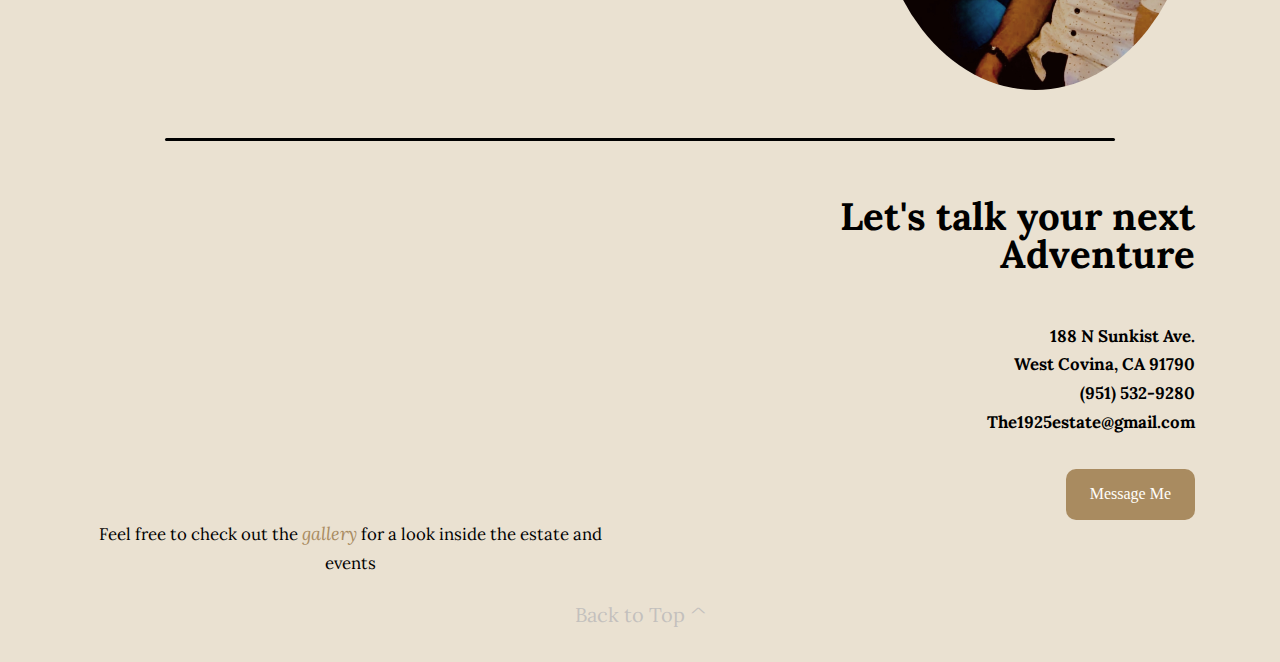
==== commit e733850e: "added more gallery images styling changes" ====
--- a/index.html
+++ b/index.html
@@ -81,7 +81,7 @@
                         <img src="img/41bb2122-ef81-4603-a65c-98337351219d.jpg" alt="Living Room">
                         <img src="glyimg/97677066-91f8-4ef2-b46c-1625d7ac1243.jpg" alt="Outside Beauty">
                     </div>
-                    <p class="text-primary-900 fw-body fs-accent ff-body centered-text">Feel free to check out the <span class="gallery-link italic fs-body"><a href="gallery.html">Gallery</a></span> for a look inside the estate and events</p>
+                    <p class="text-primary-900 fw-body fs-accent ff-body centered-text">Feel free to check out the <span class="gallery-link italic fs-body"><a href="gallery.html">gallery</a></span> for a look inside the estate and events</p>
                 </div>
                 <div class="right-text">
                     <h2 id="adventure-heading" class="home-heading | text-primary-900 fw-heading fs-subheading ff-subheading">Let's talk your next Adventure</h2>
--- a/styles.css
+++ b/styles.css
@@ -258,7 +258,33 @@
     /* Ensure the image is hidden at the end */
     100% { opacity: 0; }
 }
-
+@media (max-width: 50em) {
+  .slideshow {
+    position: relative;
+    width: 75vw;
+    height: 75vh;
+    margin: 0 auto;
+    overflow: hidden;
+}
+  .slideshow img {
+    position: absolute;
+    border-radius: 25px;
+    object-fit: contain;
+    width: 100%;
+    height: 100%;
+    animation: slide 9s infinite;
+    opacity: 0;
+  }
+  .slideshow img:nth-child(1) {
+    animation-delay: 0s;
+  }
+  .slideshow img:nth-child(2) {
+    animation-delay: 3s;
+  }
+  .slideshow img:nth-child(3) {
+    animation-delay: 6s;
+  }
+}
 /* Primary Navigation */
 .nav-wrapper {
   display: flex;
@@ -464,6 +490,7 @@
   padding: 2rem 0;
   font-size: var(--fs-body);
 }
+
 .ffa-list {
   margin-left: 0;
 }
@@ -477,7 +504,22 @@
   padding: 1rem 0;
   margin-top: 3rem;
 }
-
+@media (max-width: 50em) {
+  .wte-list,
+  .ffa-list {
+    flex-direction: column;
+    margin-left: 0;
+  }
+  .wte-list-two,
+  .ffa-list-two {
+    margin-top: 1rem;
+    margin-left: 0;
+    flex-direction: column;
+  }
+  .ffa-list-two{
+    margin-right: 0;
+  }
+}
 /* Section 2 */
 .int-image {
   margin: 0 auto;
@@ -502,11 +544,18 @@
 .section-two-subhead {
   padding-bottom: 1rem;
 }
+#airbnb-link a{
+  text-decoration: none;
+  color: var(--accent-clr-500);
+}
+#airbnb-link a:hover {
+  text-decoration: underline;
+  color: var(--neutral-clr-900);
+}
 
 /* Contact Page */
 .contact-heading {
   text-align: center;
-  margin-top: 3rem;
 }
 .submit-btn {
   color: var(--neutral-clr-100);
@@ -520,6 +569,7 @@
   display: flex;
   align-items: center;
   justify-content: center;
+  margin: 3rem 0;
 }
 .contact-form {
   display: flex;
@@ -609,6 +659,13 @@
   width: 50rem;
   border-radius: 25px;
 }
+.addon-heading {
+  display: flex;
+  gap: .4rem;
+  align-items: baseline;
+  justify-content: center;
+  margin-left: 4rem;
+}
 .closing-statement {
   display: flex;
   align-items: center;
@@ -630,7 +687,7 @@
     display: block;
     background-color: var(--accent-clr-500);
     overflow: hidden;
-    padding-bottom: 1rem;
+    padding: 2rem 0;
   }
   #socials-footer {
     display: flex;
@@ -679,7 +736,7 @@
   .mobile-nav-toggle {
     display: block;
     position: fixed;
-    right: 2rem;
+    right: 1rem;
     margin: 0;
     width: 1.35em;
     cursor: pointer;
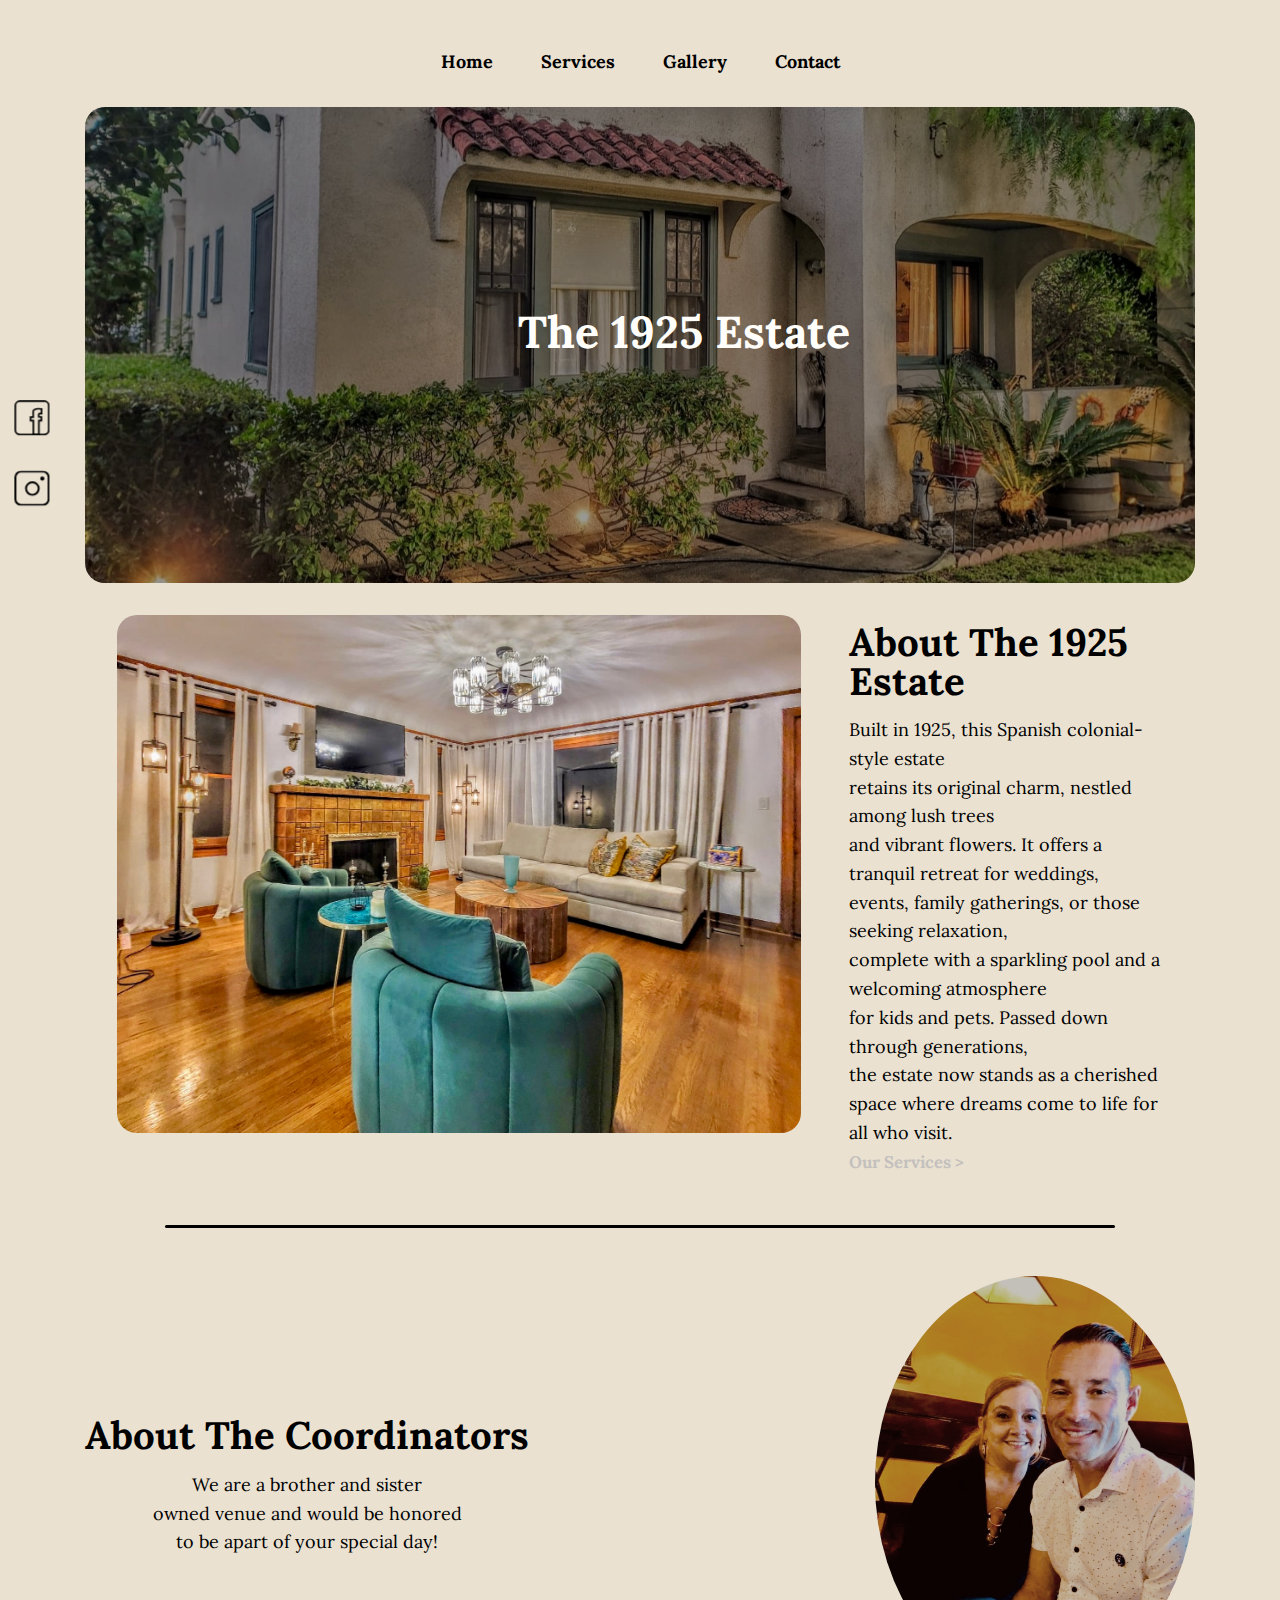
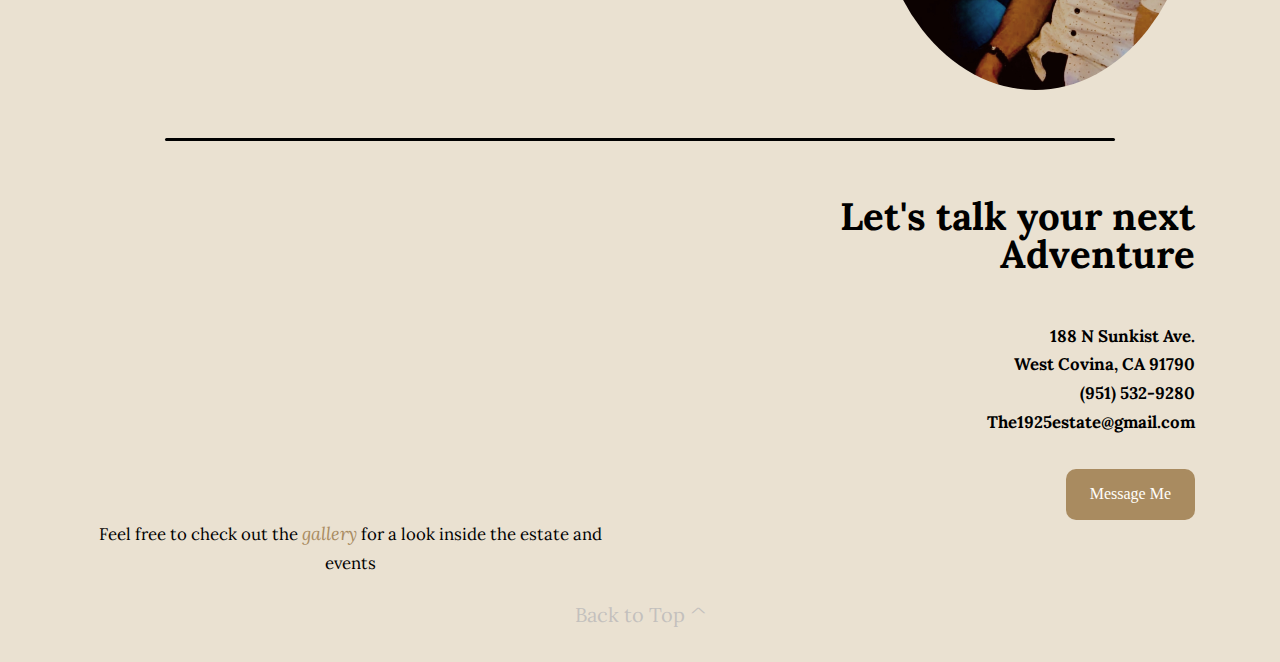
==== commit 586a16b8: "style stuff!" ====
--- a/index.html
+++ b/index.html
@@ -12,7 +12,7 @@
 <body>
     <div id="socials">
         <a target="_blank" href="https://www.facebook.com/profile.php?id=61566987158037"><img id="facebook-icon-static" src="icons/facebook-icon.svg" alt="facebook icon"></a>
-        <a target="_blank" href="https://www.instagram.com/enchantedeventbyjo/"><img id="instagram-icon-static" src="icons/instagram-icon-ready.svg" alt="facebook icon"></a>
+        <a target="_blank" href="https://www.instagram.com/the1925estate/"><img id="instagram-icon-static" src="icons/instagram-icon-ready.svg" alt="facebook icon"></a>
     </div>
     <header class="primary-header">
          <div class="nav-wrapper">
@@ -43,7 +43,7 @@
                         <img class="pic-left" src="img/5ec60e0d-d120-4a73-8c8e-baa0c4e0e00b.jpg" alt="Living Room">
                     </div>
                     <div class="main-text">
-                        <h2 class="home-heading | text-primary-900 fw-heading fs-subheading ff-subheading">About The Estate</h2>
+                        <h2 class="home-heading | text-primary-900 fw-heading fs-subheading ff-subheading" style="line-height: 1.2fr;">About The 1925 Estate</h2>
                         <p class="text-primary-900 fw-body fs-body ff-body">
                             Built in 1925, this Spanish colonial-style estate<br>
                             retains its original charm, nestled among lush trees<br>
@@ -100,7 +100,7 @@
     <footer>
         <div id="socials-footer">
             <a target="_blank" href="https://www.facebook.com/profile.php?id=61566987158037"><img id="facebook-icon" src="icons/facebook-icon.svg" alt="facebook icon"></a>
-            <a target="_blank" href="https://www.instagram.com/enchantedeventbyjo/"><img id="instagram-icon" src="icons/instagram-icon-ready.svg" alt="facebook icon"></a>
+            <a target="_blank" href="https://www.instagram.com/the1925estate/"><img id="instagram-icon" src="icons/instagram-icon-ready.svg" alt="facebook icon"></a>
         </div>
     </footer>
 
--- a/styles.css
+++ b/styles.css
@@ -208,6 +208,30 @@
 }
 #instagram-icon-static {
   margin-top: 2rem;
+}
+@media (max-width: 90em) {
+  #socials {
+    left: 1rem;
+  }
+}
+@media (max-width: 79em){
+  #socials {
+    display: none;
+  }
+  footer {
+    display: block;
+    background-color: var(--accent-clr-500);
+    overflow: hidden;
+    padding: 2rem 0;
+    margin-top: 1rem;
+  }
+  #socials-footer {
+    display: flex;
+    justify-content: center;
+    align-items: center;
+    gap: 2rem;
+    margin: 0 auto;
+  }
 }
 /* Footer */
 footer {
@@ -679,24 +703,7 @@
   text-decoration: underline;
   color: var(--neutral-clr-900);
 }
-@media (max-width: 79em){
-  #socials {
-    display: none;
-  }
-  footer {
-    display: block;
-    background-color: var(--accent-clr-500);
-    overflow: hidden;
-    padding: 2rem 0;
-  }
-  #socials-footer {
-    display: flex;
-    justify-content: center;
-    align-items: center;
-    gap: 2rem;
-    margin: 0 auto;
-  }
-}
+
 
 /* Smaller Screens */
 @media (max-width: 50em){
@@ -736,9 +743,9 @@
   .mobile-nav-toggle {
     display: block;
     position: fixed;
-    right: 1rem;
+    right: .8rem;
     margin: 0;
-    width: 1.35em;
+    width: 1em;
     cursor: pointer;
     border: 0;
     background: transparent;
@@ -752,6 +759,17 @@
   .mobile-nav-toggle[aria-expanded="true"] {
     background-image: url(../img/close.svg);
   }
+  .first-pic{
+    width: 100%;
+    height: auto;
+    margin: 2rem auto 0;
+  }
+  .home-heading {
+    margin: 0;
+  }
+  .pic-left {
+    display: none;
+  }
   .even-columns{
     flex-direction: column;
     text-align: center;
@@ -780,9 +798,11 @@
   .ffa-list {
     flex-direction: column;
     margin: 0;
+    gap: 1.2rem;
   }
   .ffa-list-two {
     flex-direction: column;
-  }
-}
-
+    gap: 1.4rem;
+  }
+}
+
